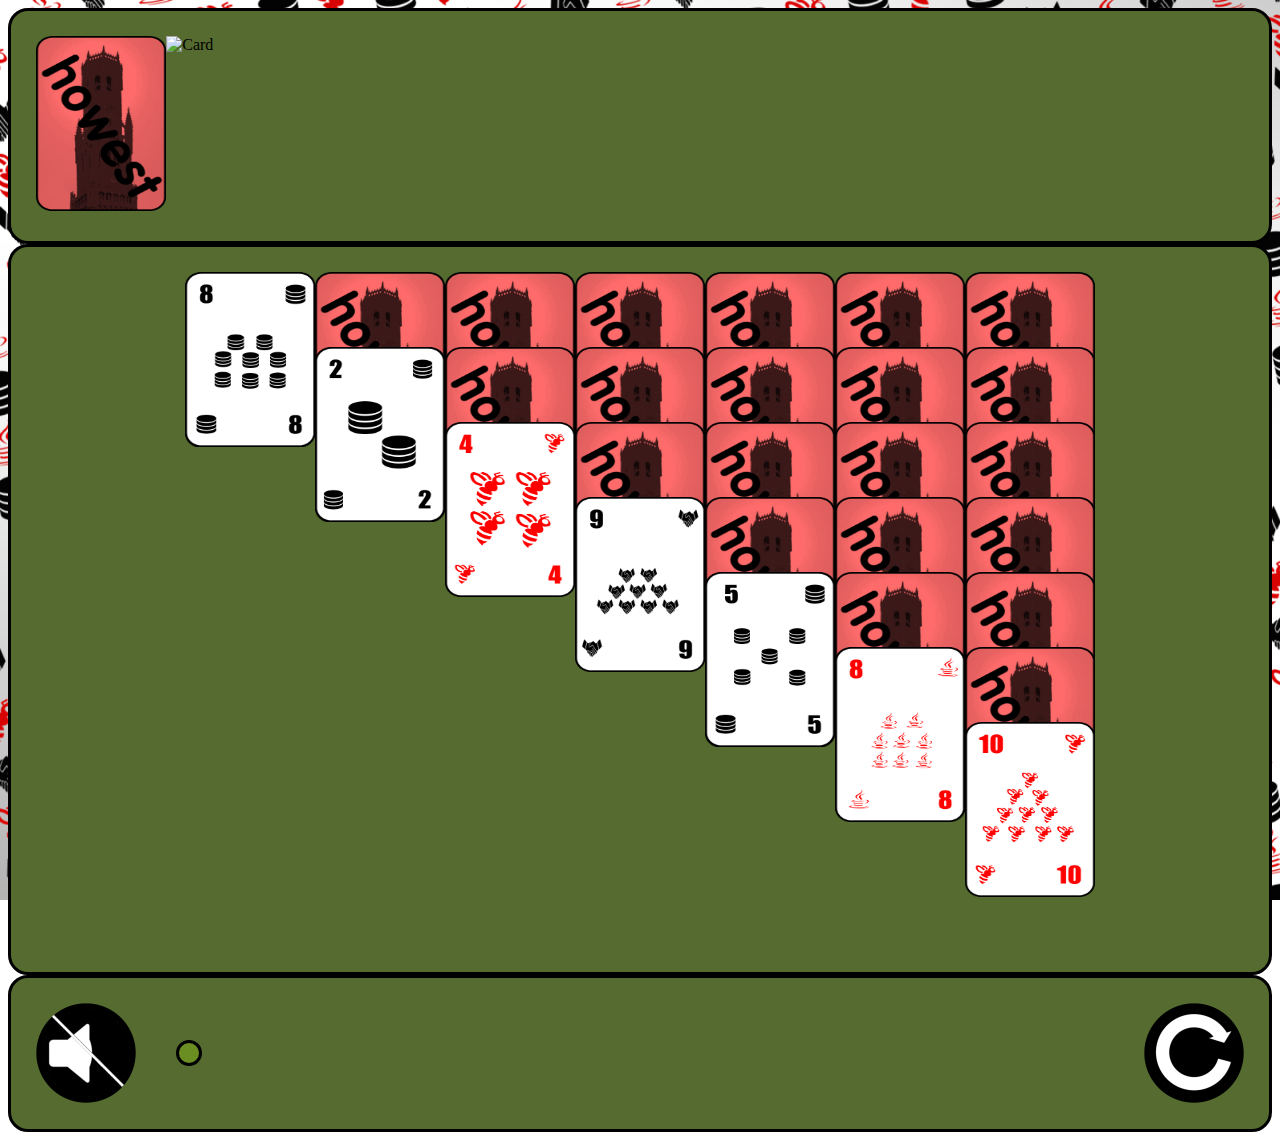
==== index.html @ ec499973 "put sound.js in output and fixed some sound bugs" ====
<!DOCTYPE html>
<html lang="en">
<head>
    <meta charset="UTF-8">
    <title>Howest Solitaire</title>
    <link rel="stylesheet" href="assets/style/screen.css">

</head>
<body>
    <header>
        <div id="deck"></div>
        <div id="given"></div>
        <div id="goal"></div>
    </header>
    <main>
        <div id="table"></div>
    </main>

    <footer>
        <img id="sound" src="images/soundState/sound-off.png" alt="sound-off" title="sound"/>
        <span id="timer"></span>
        <img id="restartButton" src="images/reset.png" alt="restart" title="restart"/>
    </footer>
    <script type="text/javascript" src="assets/script/card.js"></script>
    <script type="text/javascript" src="assets/script/output.js"></script>
    <script type="text/javascript" src="assets/script/swReg.js"></script>
</body>
</html>
---- assets/style/screen.css ----
html{
    touch-action: pan-y ;
    background: url("../../images/bg.png") no-repeat center center fixed;
    -webkit-background-size: cover;
    -moz-background-size: cover;
    -o-background-size: cover;
    background-size: cover;
}

#table img{
    margin-bottom: -100px;
}

#table img:last-child{
    margin-bottom: 0;
}

img{
    width: 130px;
    height: 175px;
}

#sound, #restartButton{
    width: 100px;
    height: 100px;
}

#deck, #given, #goal, #goal div{
    display: inline-block;
}

#table, header, footer{
    border: solid 3px black;
    border-radius: 20px;
    background-color: darkolivegreen;
    display: flex;
    padding: 2%;
}

header, footer{
    justify-content: flex-start;
}

footer{
    align-items: center;
}

#timer{
    padding: 10px;
    margin-left: 40px;
    font-family: "Comic Sans MS", sans-serif;
    font-size: 3rem;
    background-color: olivedrab;
    border: 3px solid black;
    border-radius: 20px;
}

#table{
    min-height: 75vh;
    align-items: flex-start;
    justify-content: center;
}

#table div{
    display: inline-block;
}

#table div img{
    display: block;
}

#goal, #restartButton{
    margin-left: auto;
}

#popUp{
    position: fixed;
    z-index: 1;
    padding-top: 100px;
    left: 0;
    top: 0;
    width: 100%;
    height: 100%;
    overflow: auto;
    background-color: rgb(0,0,0);
    background-color: rgba(0,0,0,0.4);
}

#popUpContent{
    font-family: "Comic Sans MS", sans-serif;
    font-size: 3rem;
    background-color: olivedrab;
    margin: 30vh auto auto;
    border: 3px solid black;
    border-radius: 20px;
    width: 80%;
}

#popUpContent p{
    text-align: center;
}

#popUpContent button{
    font-size: 3rem;
    margin: 20px;
    background-color: darkolivegreen;
    border: 1px solid black;
    border-radius: 10px;
    padding: 10px;
}

.close {
    padding: 20px;
    float: right;
    color: black;
    font-weight: bold;
}

.close:hover,
.close:focus {
    color: white;
    -webkit-touch-callout: none;
    -webkit-user-select: none;
    -moz-user-select: none;
    -ms-user-select: none;
    user-select: none;
}
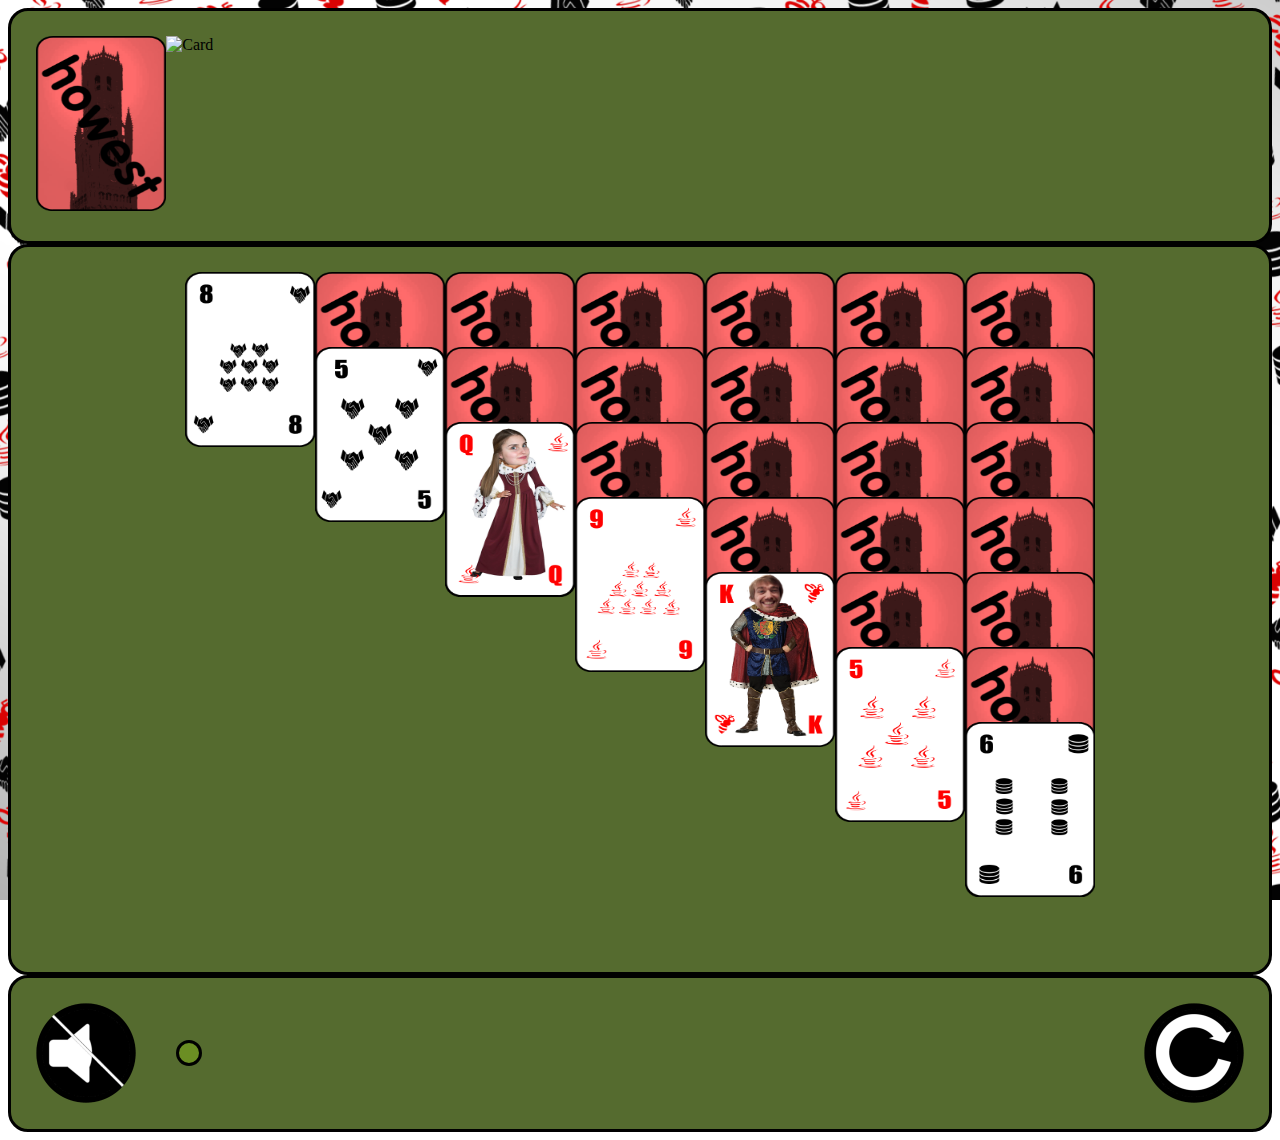
==== commit 36b2be4d: "setting up manifest" ====
--- a/index.html
+++ b/index.html
@@ -2,8 +2,10 @@
 <html lang="en">
 <head>
     <meta charset="UTF-8">
+    <meta name="theme-color" content="red" />
     <title>Howest Solitaire</title>
     <link rel="stylesheet" href="assets/style/screen.css">
+    <link rel="manifest" href="manifest.json">
 
 </head>
 <body>
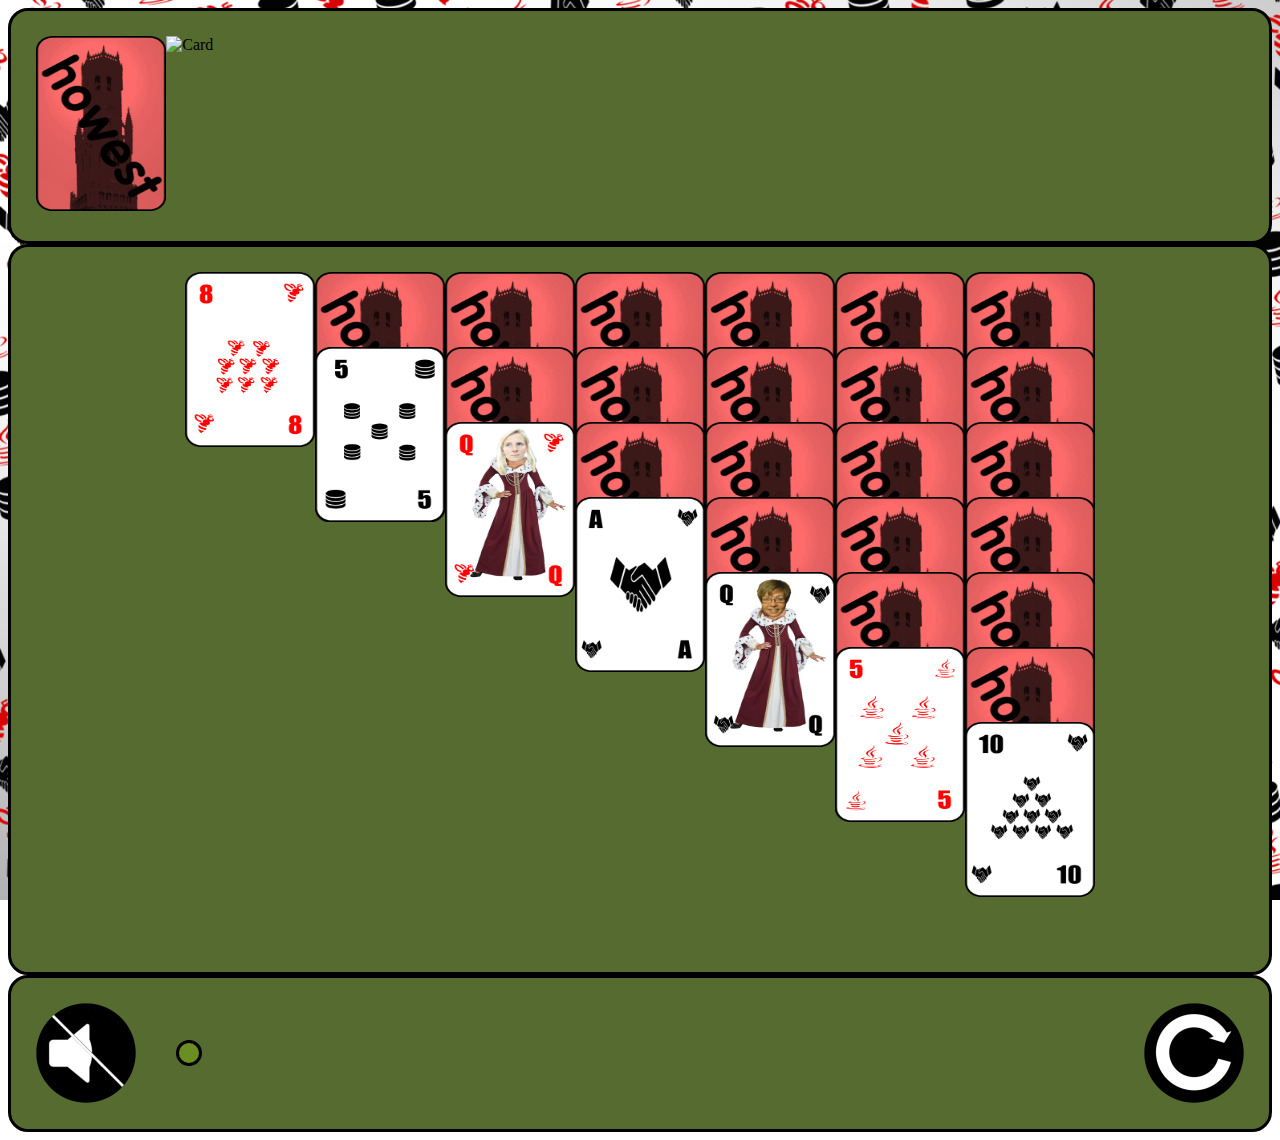
==== commit fbc479d0: "changed theme" ====
--- a/index.html
+++ b/index.html
@@ -2,7 +2,7 @@
 <html lang="en">
 <head>
     <meta charset="UTF-8">
-    <meta name="theme-color" content="red" />
+    <meta name="theme-color" content="darkolivegreen"/>
     <title>Howest Solitaire</title>
     <link rel="stylesheet" href="assets/style/screen.css">
     <link rel="manifest" href="manifest.json">
--- a/assets/style/screen.css
+++ b/assets/style/screen.css
@@ -1,5 +1,5 @@
 html{
-    touch-action: pan-y ;
+    touch-action: none;
     background: url("../../images/bg.png") no-repeat center center fixed;
     -webkit-background-size: cover;
     -moz-background-size: cover;
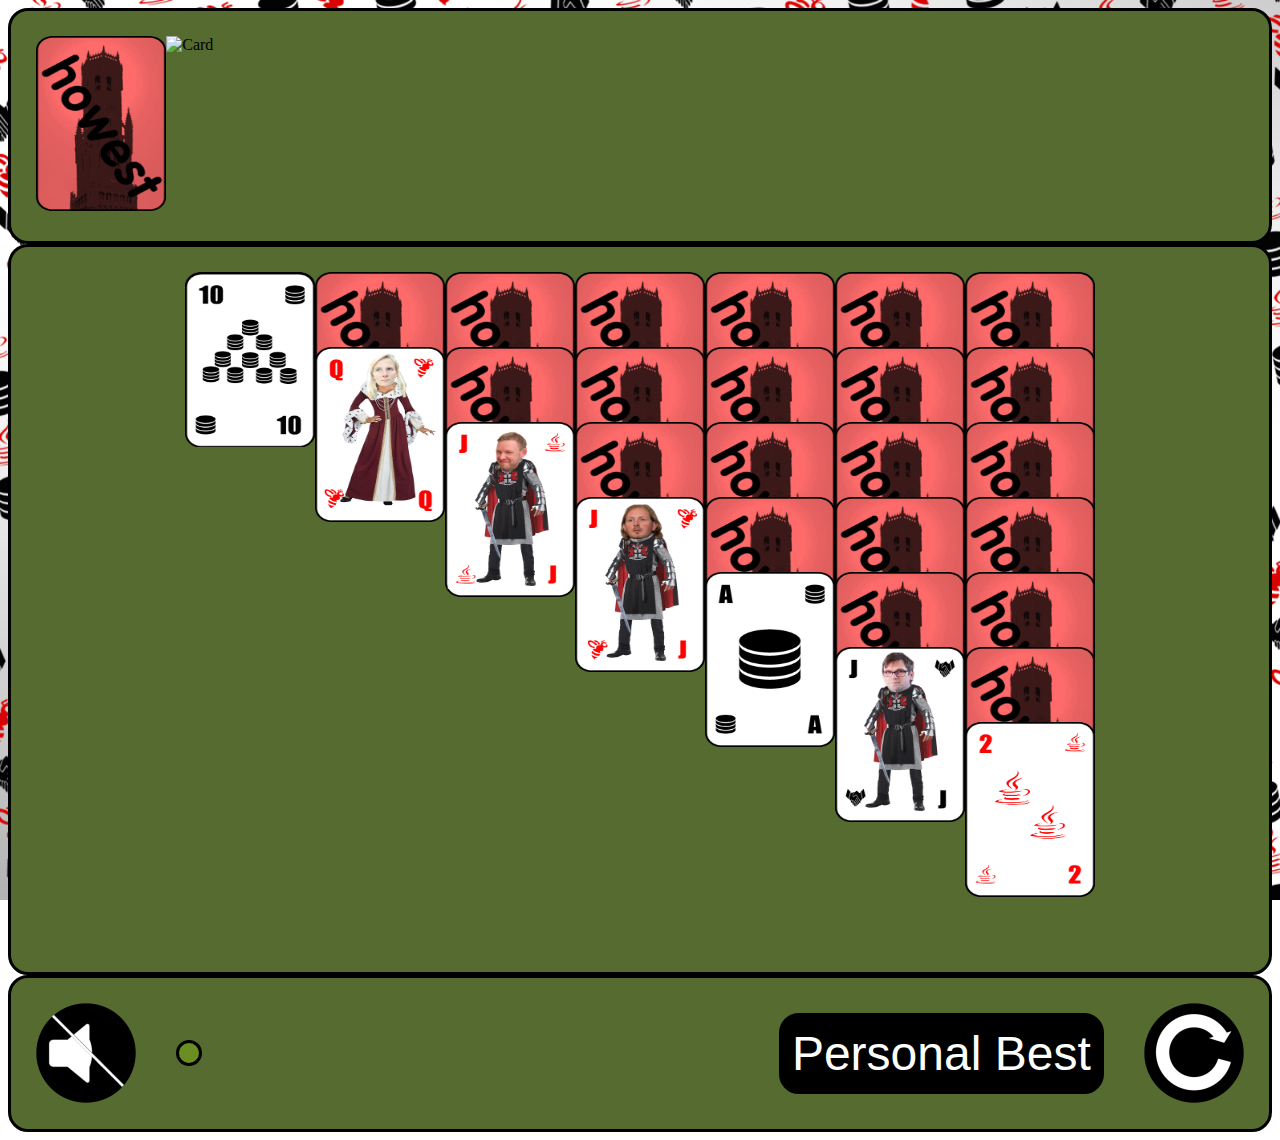
==== commit 7f5c8c37: "added personalBest with localForage" ====
--- a/index.html
+++ b/index.html
@@ -21,8 +21,11 @@
     <footer>
         <img id="sound" src="images/soundState/sound-off.png" alt="sound-off" title="sound"/>
         <span id="timer"></span>
+        <span id="personalBest">Personal Best</span>
         <img id="restartButton" src="images/reset.png" alt="restart" title="restart"/>
     </footer>
+    <script type="text/javascript" src="assets/script/localforage/localforage.js"></script>
+    <script type="text/javascript" src="assets/script/storage.js"></script>
     <script type="text/javascript" src="assets/script/card.js"></script>
     <script type="text/javascript" src="assets/script/output.js"></script>
     <script type="text/javascript" src="assets/script/swReg.js"></script>
--- a/assets/style/screen.css
+++ b/assets/style/screen.css
@@ -25,6 +25,10 @@
     height: 100px;
 }
 
+#restartButton, #timer{
+    margin-left: 40px;
+}
+
 #deck, #given, #goal, #goal div{
     display: inline-block;
 }
@@ -46,12 +50,20 @@
 }
 
 #timer{
+    background-color: olivedrab;
+    border: 3px solid black;
+}
+
+#personalBest{
+    background-color: black;
+    border: 3px solid black;
+    color: white;
+}
+
+#timer, #personalBest{
     padding: 10px;
-    margin-left: 40px;
     font-family: "Comic Sans MS", sans-serif;
     font-size: 3rem;
-    background-color: olivedrab;
-    border: 3px solid black;
     border-radius: 20px;
 }
 
@@ -69,7 +81,7 @@
     display: block;
 }
 
-#goal, #restartButton{
+#goal, #personalBest{
     margin-left: auto;
 }
 
@@ -98,6 +110,7 @@
 
 #popUpContent p{
     text-align: center;
+    padding: 40px;
 }
 
 #popUpContent button{
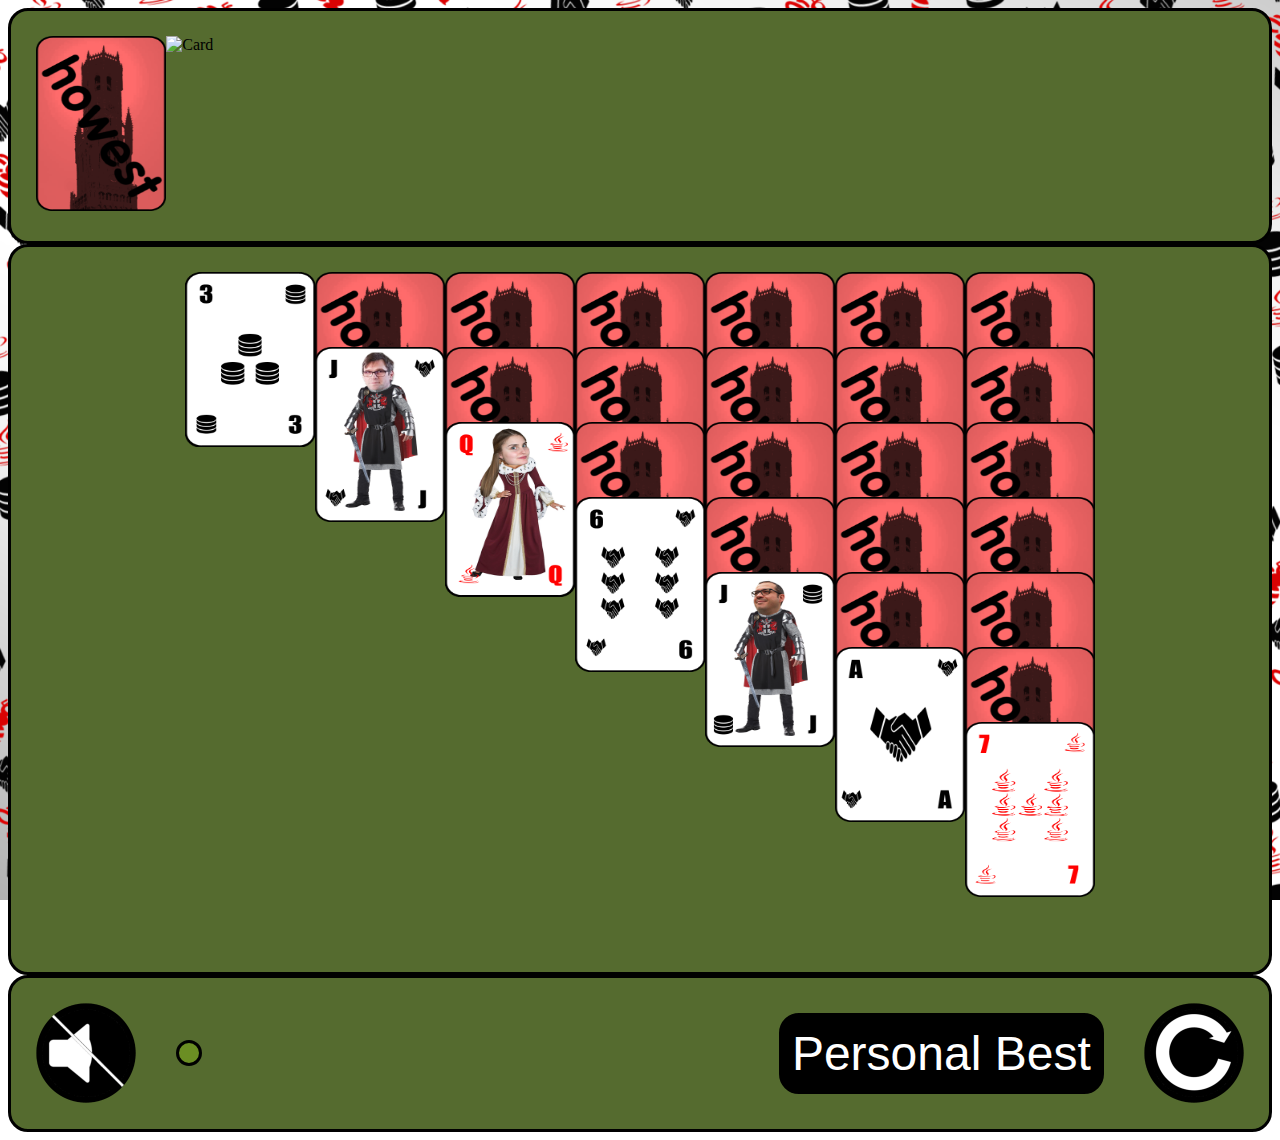
==== commit 3e8f69fc: "disabled screen orientation" ====
--- a/index.html
+++ b/index.html
@@ -2,7 +2,8 @@
 <html lang="en">
 <head>
     <meta charset="UTF-8">
-    <meta name="theme-color" content="darkolivegreen"/>
+    <meta name="theme-color" content="darkolivegreen">
+    <meta http-equiv="ScreenOrientation" content="autoRotate:disabled">
     <title>Howest Solitaire</title>
     <link rel="stylesheet" href="assets/style/screen.css">
     <link rel="manifest" href="manifest.json">
--- a/assets/style/screen.css
+++ b/assets/style/screen.css
@@ -1,5 +1,5 @@
 html{
-    touch-action: none;
+    touch-action: pan-y;
     background: url("../../images/bg.png") no-repeat center center fixed;
     -webkit-background-size: cover;
     -moz-background-size: cover;
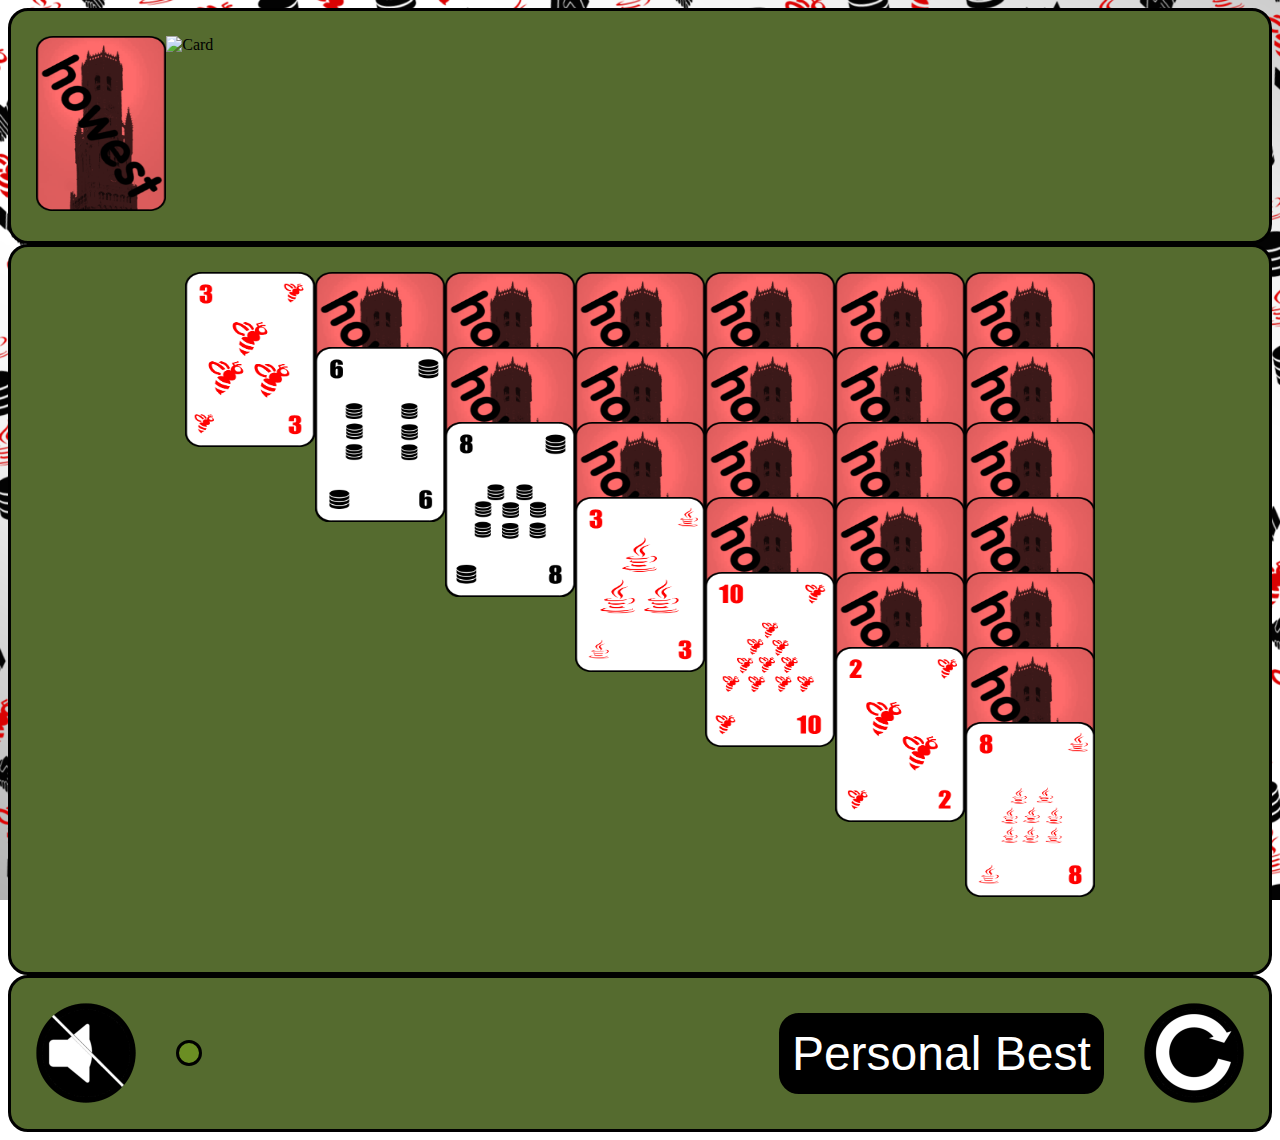
==== commit ed8a20b1: "disable screen orientation second attempt" ====
--- a/index.html
+++ b/index.html
@@ -3,7 +3,6 @@
 <head>
     <meta charset="UTF-8">
     <meta name="theme-color" content="darkolivegreen">
-    <meta http-equiv="ScreenOrientation" content="autoRotate:disabled">
     <title>Howest Solitaire</title>
     <link rel="stylesheet" href="assets/style/screen.css">
     <link rel="manifest" href="manifest.json">
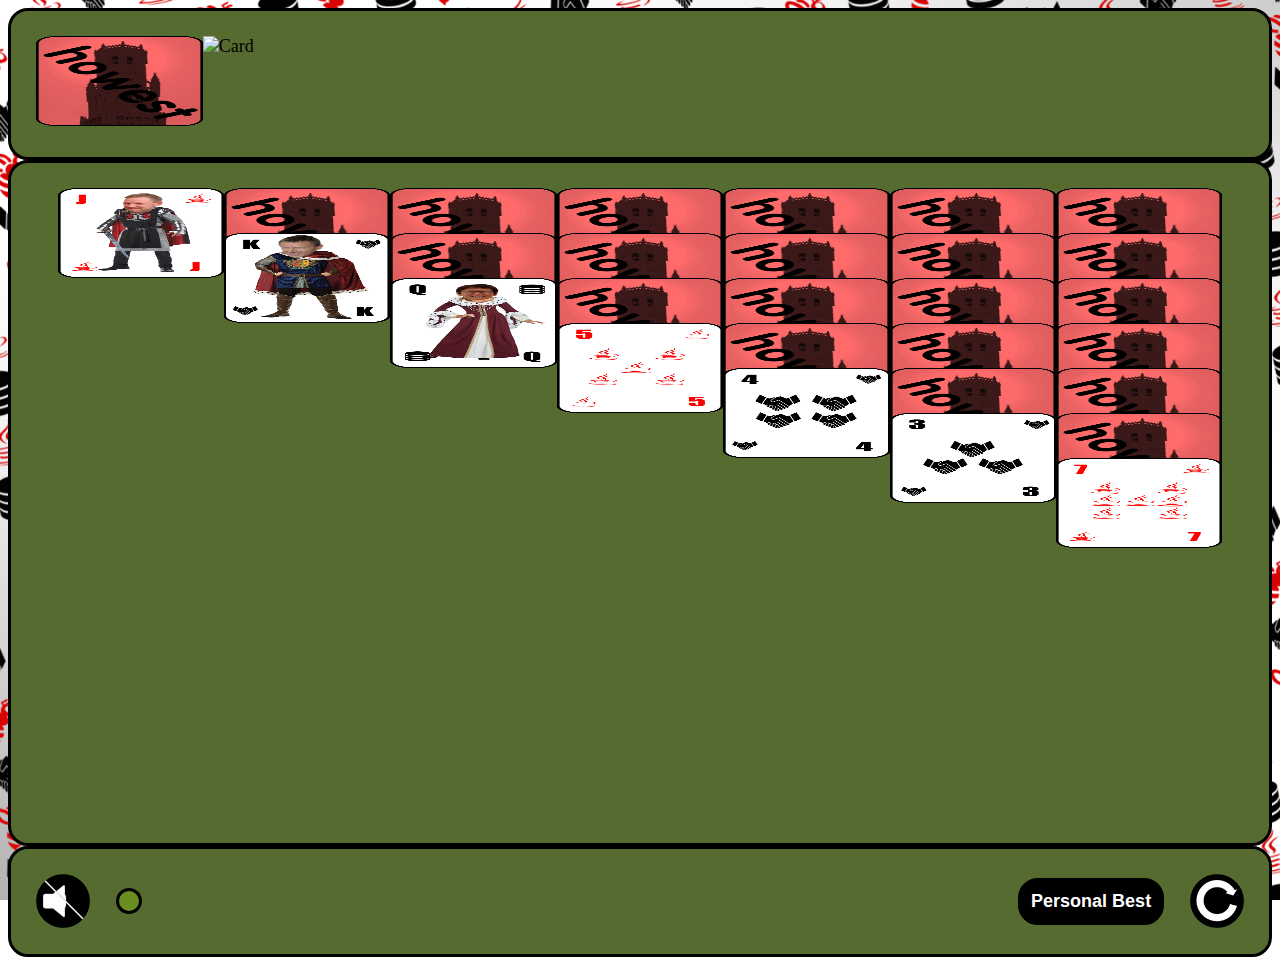
==== commit fe270774: "added viewport scaling and changed some css" ====
--- a/index.html
+++ b/index.html
@@ -3,6 +3,7 @@
 <head>
     <meta charset="UTF-8">
     <meta name="theme-color" content="darkolivegreen">
+    <meta name="viewport" content="width=device-width, initial-scale=1">
     <title>Howest Solitaire</title>
     <link rel="stylesheet" href="assets/style/screen.css">
     <link rel="manifest" href="manifest.json">
--- a/assets/style/screen.css
+++ b/assets/style/screen.css
@@ -5,10 +5,11 @@
     -moz-background-size: cover;
     -o-background-size: cover;
     background-size: cover;
+    font-size: 2vh;
 }
 
 #table img{
-    margin-bottom: -100px;
+    margin-bottom: -5vh;
 }
 
 #table img:last-child{
@@ -16,17 +17,17 @@
 }
 
 img{
-    width: 130px;
-    height: 175px;
+    width: 13vw;
+    height: 10vh;
 }
 
 #sound, #restartButton{
-    width: 100px;
-    height: 100px;
+    width: 6vh;
+    height: 6vh;
 }
 
 #restartButton, #timer{
-    margin-left: 40px;
+    margin-left: 2vw;
 }
 
 #deck, #given, #goal, #goal div{
@@ -63,12 +64,12 @@
 #timer, #personalBest{
     padding: 10px;
     font-family: "Comic Sans MS", sans-serif;
-    font-size: 3rem;
+    font-weight: bold;
     border-radius: 20px;
 }
 
 #table{
-    min-height: 75vh;
+    min-height: 70vh;
     align-items: flex-start;
     justify-content: center;
 }
@@ -100,9 +101,8 @@
 
 #popUpContent{
     font-family: "Comic Sans MS", sans-serif;
-    font-size: 3rem;
     background-color: olivedrab;
-    margin: 30vh auto auto;
+    margin: 25vh auto auto;
     border: 3px solid black;
     border-radius: 20px;
     width: 80%;
@@ -110,11 +110,12 @@
 
 #popUpContent p{
     text-align: center;
-    padding: 40px;
+    padding: 2vh;
 }
 
 #popUpContent button{
-    font-size: 3rem;
+    font-size: 0.8rem;
+    font-weight: bold;
     margin: 20px;
     background-color: darkolivegreen;
     border: 1px solid black;
@@ -139,4 +140,3 @@
     user-select: none;
 }
 
-
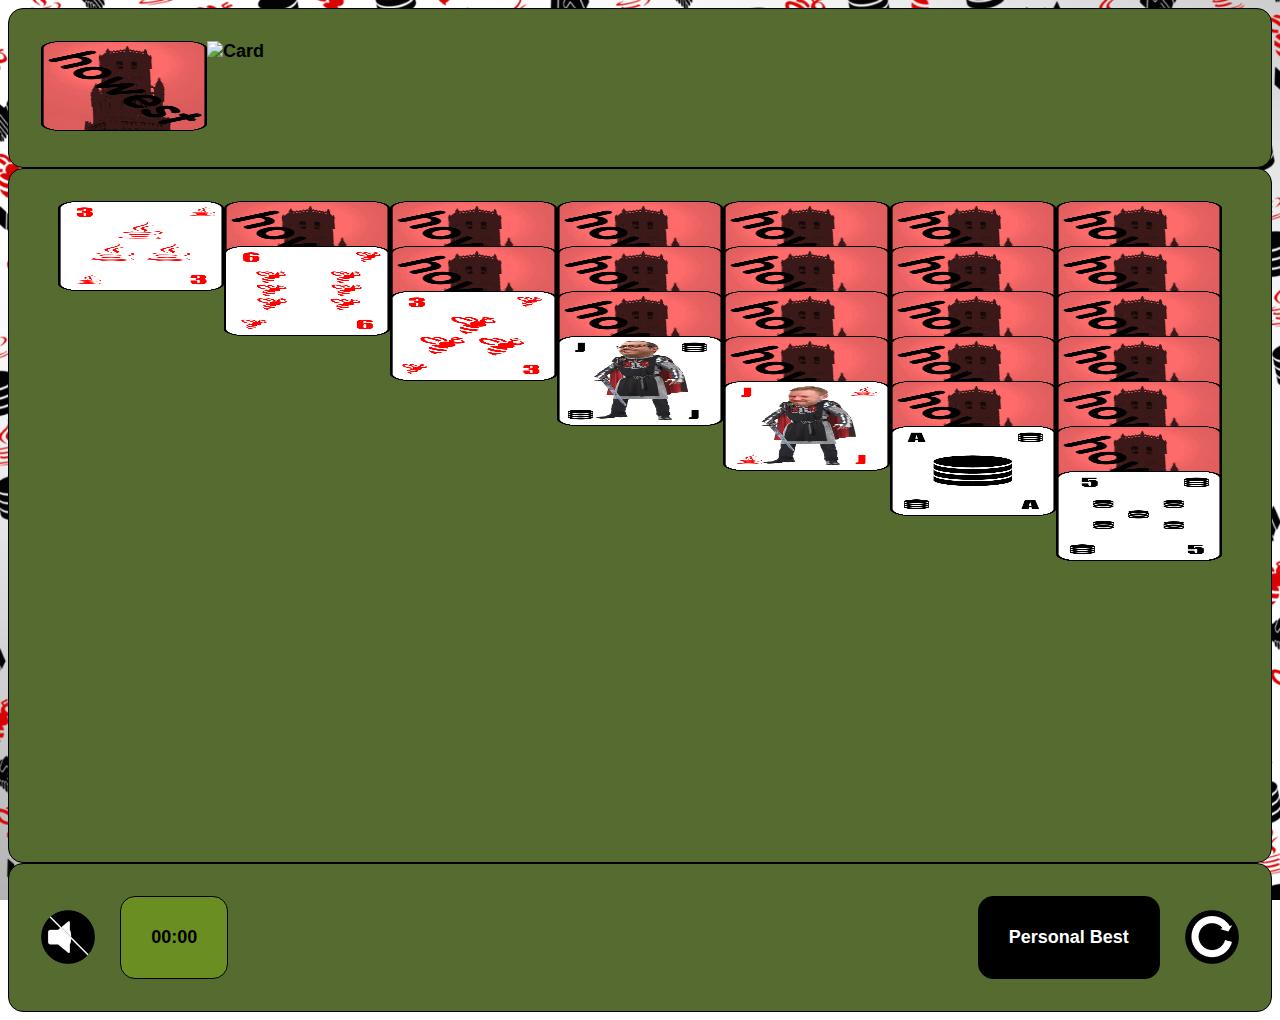
==== commit f358aea5: "cleaned up css and auto cache all cards" ====
--- a/index.html
+++ b/index.html
@@ -21,7 +21,7 @@
 
     <footer>
         <img id="sound" src="images/soundState/sound-off.png" alt="sound-off" title="sound"/>
-        <span id="timer"></span>
+        <span id="timer">00:00</span>
         <span id="personalBest">Personal Best</span>
         <img id="restartButton" src="images/reset.png" alt="restart" title="restart"/>
     </footer>
--- a/assets/style/screen.css
+++ b/assets/style/screen.css
@@ -1,3 +1,7 @@
+/*-------------------------------*/
+/*--------- Global CSS ----------*/
+/*-------------------------------*/
+
 html{
     touch-action: pan-y;
     background: url("../../images/bg.png") no-repeat center center fixed;
@@ -5,20 +9,54 @@
     -moz-background-size: cover;
     -o-background-size: cover;
     background-size: cover;
+}
+
+html, button{
+    font-family: "Comic Sans MS", sans-serif;
+    font-weight: bold;
     font-size: 2vh;
 }
 
-#table img{
-    margin-bottom: -5vh;
+header, footer, #table, #timer, #personalBest, #popUpContent p, #popUpContent button, .close{
+    padding: 2.5%;
 }
 
-#table img:last-child{
-    margin-bottom: 0;
+header, footer, #table, #timer, #personalBest, #popUpContent, #popUpContent button{
+    border: 1px solid black;
+    border-radius: 15px;
 }
 
-img{
+header, footer{
+    justify-content: flex-start;
+}
+
+header, footer, #table, #popUpContent button{
+    background-color: darkolivegreen;
+}
+
+header, footer, #table{
+    display: flex;
+}
+
+#deck, #given, #goal, #goal div{
+    display: inline-block;
+}
+
+#table img, header img{
     width: 13vw;
     height: 10vh;
+}
+
+#goal, #personalBest{
+    margin-left: auto;
+}
+
+/*-------------------------------*/
+/*--------- Footer CSS ----------*/
+/*-------------------------------*/
+
+footer{
+    align-items: center;
 }
 
 #sound, #restartButton{
@@ -30,42 +68,13 @@
     margin-left: 2vw;
 }
 
-#deck, #given, #goal, #goal div{
-    display: inline-block;
-}
-
-#table, header, footer{
-    border: solid 3px black;
-    border-radius: 20px;
-    background-color: darkolivegreen;
-    display: flex;
-    padding: 2%;
-}
-
-header, footer{
-    justify-content: flex-start;
-}
-
-footer{
-    align-items: center;
-}
-
 #timer{
     background-color: olivedrab;
-    border: 3px solid black;
 }
 
 #personalBest{
     background-color: black;
-    border: 3px solid black;
     color: white;
-}
-
-#timer, #personalBest{
-    padding: 10px;
-    font-family: "Comic Sans MS", sans-serif;
-    font-weight: bold;
-    border-radius: 20px;
 }
 
 #table{
@@ -74,17 +83,26 @@
     justify-content: center;
 }
 
+/*-------------------------------*/
+/*---------- Main CSS -----------*/
+/*-------------------------------*/
+
 #table div{
     display: inline-block;
 }
 
-#table div img{
+#table img{
     display: block;
+    margin-bottom: -5vh;
 }
 
-#goal, #personalBest{
-    margin-left: auto;
+#table img:last-child{
+    margin-bottom: 0;
 }
+
+/*-------------------------------*/
+/*---------- popUp CSS ----------*/
+/*-------------------------------*/
 
 #popUp{
     position: fixed;
@@ -95,7 +113,6 @@
     width: 100%;
     height: 100%;
     overflow: auto;
-    background-color: rgb(0,0,0);
     background-color: rgba(0,0,0,0.4);
 }
 
@@ -103,31 +120,22 @@
     font-family: "Comic Sans MS", sans-serif;
     background-color: olivedrab;
     margin: 25vh auto auto;
-    border: 3px solid black;
-    border-radius: 20px;
     width: 80%;
 }
 
 #popUpContent p{
     text-align: center;
-    padding: 2vh;
 }
 
 #popUpContent button{
-    font-size: 0.8rem;
-    font-weight: bold;
-    margin: 20px;
-    background-color: darkolivegreen;
-    border: 1px solid black;
-    border-radius: 10px;
-    padding: 10px;
+    margin-left: 3vh;
+    margin-bottom: 2vh;
 }
 
 .close {
-    padding: 20px;
+    font-size: 1.3rem;
     float: right;
     color: black;
-    font-weight: bold;
 }
 
 .close:hover,
